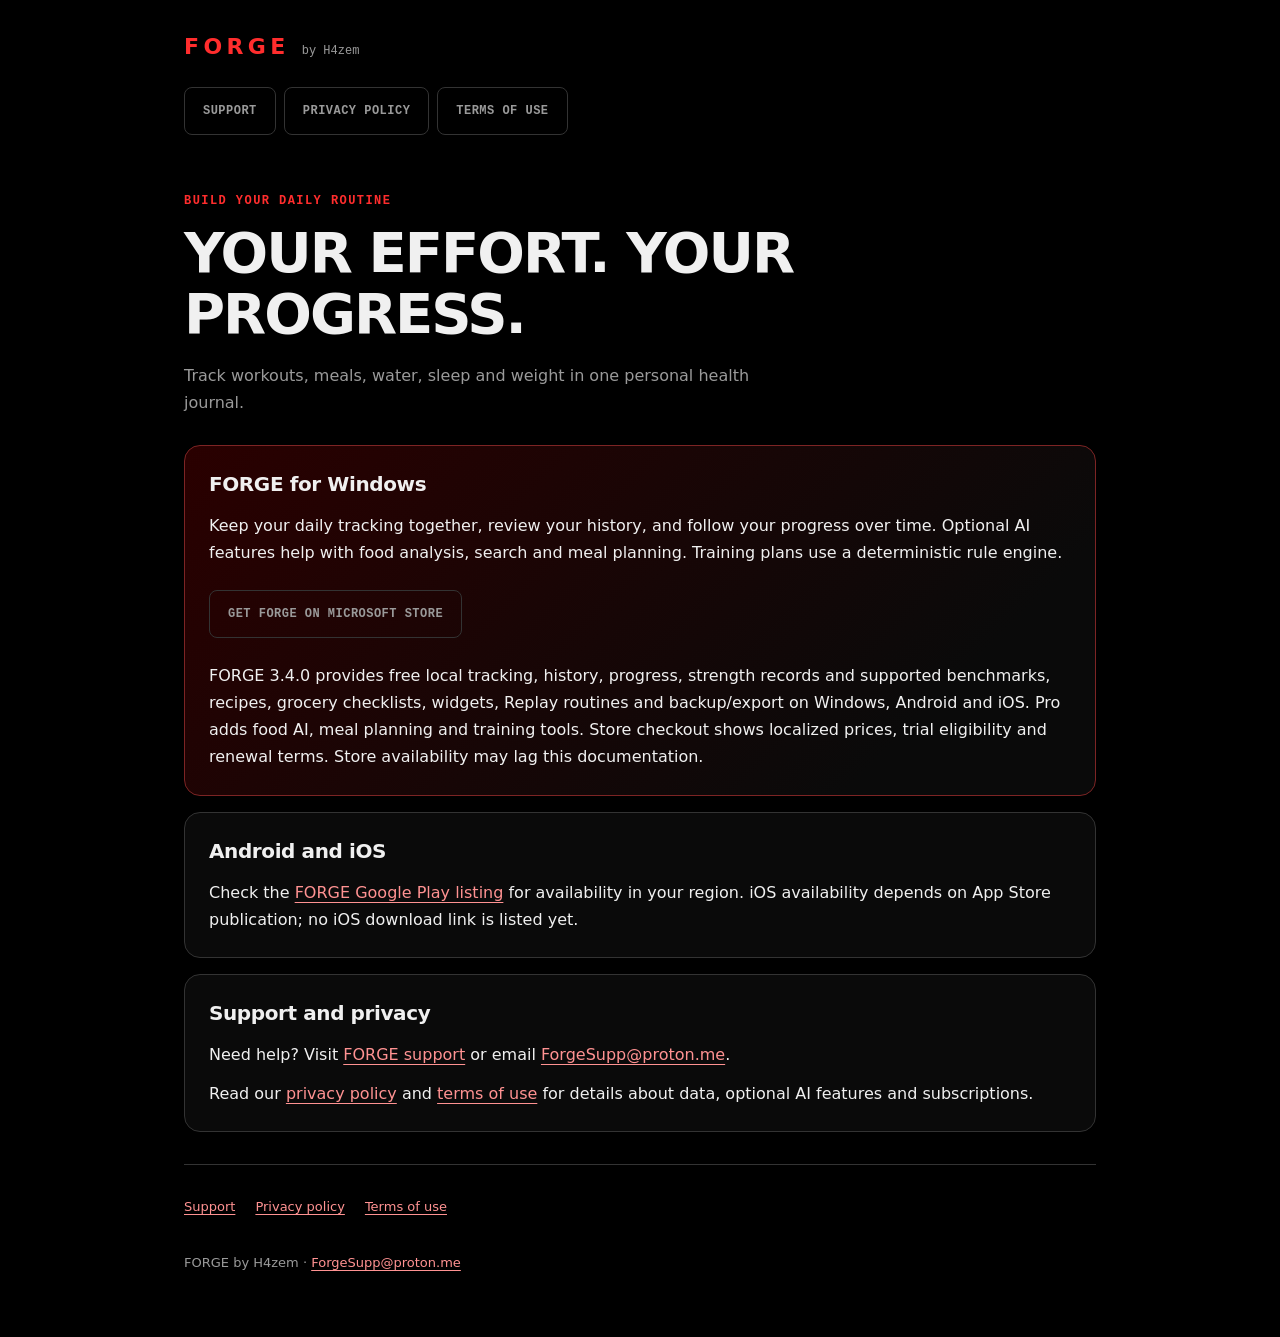
==== index.html @ 83b3ee02 "Sync legal and support pages with FORGE 3.4.0" ====
<!DOCTYPE html>
<html lang="en">
<head>
<meta charset="utf-8">
<meta name="forge-app-version" content="3.4.0">
<meta name="viewport" content="width=device-width, initial-scale=1">
<meta name="description" content="FORGE by H4zem. Track workouts, meals, water, sleep and weight in one personal health journal.">
<meta name="theme-color" content="#000000">
<title>FORGE — Your daily health journal</title>
<link rel="stylesheet" href="theme.css?v=20261029">
</head>
<body data-page="home">
<a class="skip" href="#main-content">Skip to content</a>
<header class="site-header">
<div class="brand-row"><a class="brand" href="./" aria-label="FORGE home">FORGE</a><span class="publisher">by H4zem</span></div>
<nav class="site-nav" aria-label="FORGE information"><a href="support.html">Support</a><a href="privacy.html">Privacy policy</a><a href="terms.html">Terms of use</a></nav>
<div class="hero"><p class="eyebrow">Build your daily routine</p><h1>Your effort. Your progress.</h1><p class="intro">Track workouts, meals, water, sleep and weight in one personal health journal.</p></div>
</header>
<main id="main-content">
<section class="summary" aria-labelledby="download-title">
<h2 id="download-title">FORGE for Windows</h2>
<p>Keep your daily tracking together, review your history, and follow your progress over time. Optional AI features help with food analysis, search and meal planning. Training plans use a deterministic rule engine.</p>
<nav class="site-nav" aria-label="Get FORGE"><a href="https://apps.microsoft.com/detail/9MXSRNLJG0C5">Get FORGE on Microsoft Store</a></nav>
<p>FORGE 3.4.0 provides free local tracking, history, progress, strength records and supported benchmarks, recipes, grocery checklists, widgets, Replay routines and backup/export on Windows, Android and iOS. Pro adds food AI, meal planning and training tools. Store checkout shows localized prices, trial eligibility and renewal terms. Store availability may lag this documentation.</p>
</section>
<section aria-labelledby="android-title">
<h2 id="android-title">Android and iOS</h2>
<p>Check the <a href="https://play.google.com/store/apps/details?id=com.hazem.forge">FORGE Google Play listing</a> for availability in your region. iOS availability depends on App Store publication; no iOS download link is listed yet.</p>
</section>
<section aria-labelledby="help-title">
<h2 id="help-title">Support and privacy</h2>
<p>Need help? Visit <a href="support.html">FORGE support</a> or email <a href="mailto:ForgeSupp@proton.me">ForgeSupp@proton.me</a>.</p>
<p>Read our <a href="privacy.html">privacy policy</a> and <a href="terms.html">terms of use</a> for details about data, optional AI features and subscriptions.</p>
</section>
</main>
<footer><nav aria-label="More information"><a href="support.html">Support</a><a href="privacy.html">Privacy policy</a><a href="terms.html">Terms of use</a></nav><p>FORGE by H4zem · <a href="mailto:ForgeSupp@proton.me">ForgeSupp@proton.me</a></p></footer>
</body>
</html>
---- theme.css ----
:root {
  color-scheme: dark;
  --bg: #000000;
  --surface: #0a0a0a;
  --ink: #f0f0f0;
  --muted: #9a9a9a;
  --line: #333333;
  --red: #ff2d2d;
  --red-fill: #e01b1b;
  --red-dim: #2a0000;
  font-family: system-ui, -apple-system, "Segoe UI", sans-serif;
  background: var(--bg);
  color: var(--ink);
  scroll-padding-top: 24px;
}
* { box-sizing: border-box; }
body { max-width: 960px; margin: 0 auto; padding: 32px 24px 40px; font-size: 16px; line-height: 1.7; overflow-wrap: anywhere; }
a { color: #ff9292; text-decoration-thickness: 1px; text-underline-offset: .22em; }
a:hover { color: #fff; }
a:focus-visible { outline: 3px solid var(--red); outline-offset: 5px; border-radius: 3px; }
p { margin: .75rem 0; }
ul, ol { padding-inline-start: 1.4rem; }
li { margin-block: .6rem; }
strong { font-weight: 750; }
.brand-row { display: flex; align-items: baseline; flex-wrap: wrap; gap: 12px; }
.brand { color: var(--red); font-size: 22px; font-weight: 900; letter-spacing: .2em; text-decoration: none; line-height: 1.4; }
.brand:hover { color: var(--red); }
.publisher, .eyebrow, .meta, .site-nav { font-family: ui-monospace, "Cascadia Code", "Segoe UI", monospace; }
.publisher { font-size: 12px; color: var(--muted); }
.site-nav { display: flex; flex-wrap: wrap; gap: 8px; margin: 24px 0; font-size: 12px; font-weight: 700; letter-spacing: .04em; text-transform: uppercase; }
.site-nav a { display: inline-flex; align-items: center; justify-content: center; min-height: 48px; padding: 10px 18px; border: 1px solid var(--line); border-radius: 8px; color: var(--muted); text-decoration: none; }
.site-nav a:hover { border-color: var(--red); color: var(--ink); }
.site-nav a[aria-current="page"] { background: var(--red-fill); border-color: var(--red-fill); color: #fff; }
.hero { padding: 20px 0 28px; }
.eyebrow { color: var(--red); font-size: 12px; font-weight: 700; letter-spacing: .12em; text-transform: uppercase; }
h1 { max-width: 18ch; font-size: clamp(32px, 6vw, 56px); font-weight: 900; line-height: 1.08; letter-spacing: -.035em; text-transform: uppercase; margin: 12px 0 18px; }
h2 { font-size: 20px; font-weight: 800; line-height: 1.4; letter-spacing: -.02em; margin: 0 0 14px; }
h3 { font-size: 16px; font-weight: 800; margin: 24px 0 8px; }
.meta, .intro { color: var(--muted); }
.meta { font-size: 12px; }
.intro { max-width: 56ch; margin-bottom: 0; }
main { display: grid; gap: 16px; }
section, .summary { min-width: 0; padding: 24px; border: 1px solid var(--line); border-radius: 16px; background: var(--surface); }
section > :last-child, .summary > :last-child { margin-bottom: 0; }
section > :first-child, .summary > :first-child { margin-top: 0; }
.summary, .contact-card { border-color: #7d2424; background: linear-gradient(135deg, var(--red-dim), var(--surface) 80%); }
body[data-page="support"] main { grid-template-columns: repeat(2, minmax(0, 1fr)); align-items: start; }
body[data-page="support"] .contact-card, body[data-page="support"] #data { grid-column: 1 / -1; }
footer { margin-top: 32px; padding-top: 20px; border-top: 1px solid var(--line); font-size: 13px; color: var(--muted); }
footer nav { display: flex; flex-wrap: wrap; gap: 4px 20px; }
footer a { display: inline-flex; align-items: center; min-height: 44px; }
.skip { position: absolute; top: -150px; left: 16px; padding: 10px 16px; border: 1px solid var(--red); border-radius: 8px; background: var(--surface); z-index: 1; }
.skip:focus { top: 8px; }
::selection { background: var(--red-dim); color: #fff; }
@media (max-width: 720px) {
  body { padding: 24px 16px 32px; }
  body[data-page="support"] main { grid-template-columns: minmax(0, 1fr); }
  section, .summary { padding: 20px; }
}
@media (max-width: 380px) {
  .site-nav a { padding-inline: 12px; }
  section, .summary { padding: 16px; }
}
@media print {
  :root { color-scheme: light; --ink: #000; --muted: #444; --line: #bbb; }
  body { max-width: none; background: #fff; }
  section, .summary { background: #fff; break-inside: avoid; }
  a { color: #000; }
  .site-nav, .skip { display: none; }
}
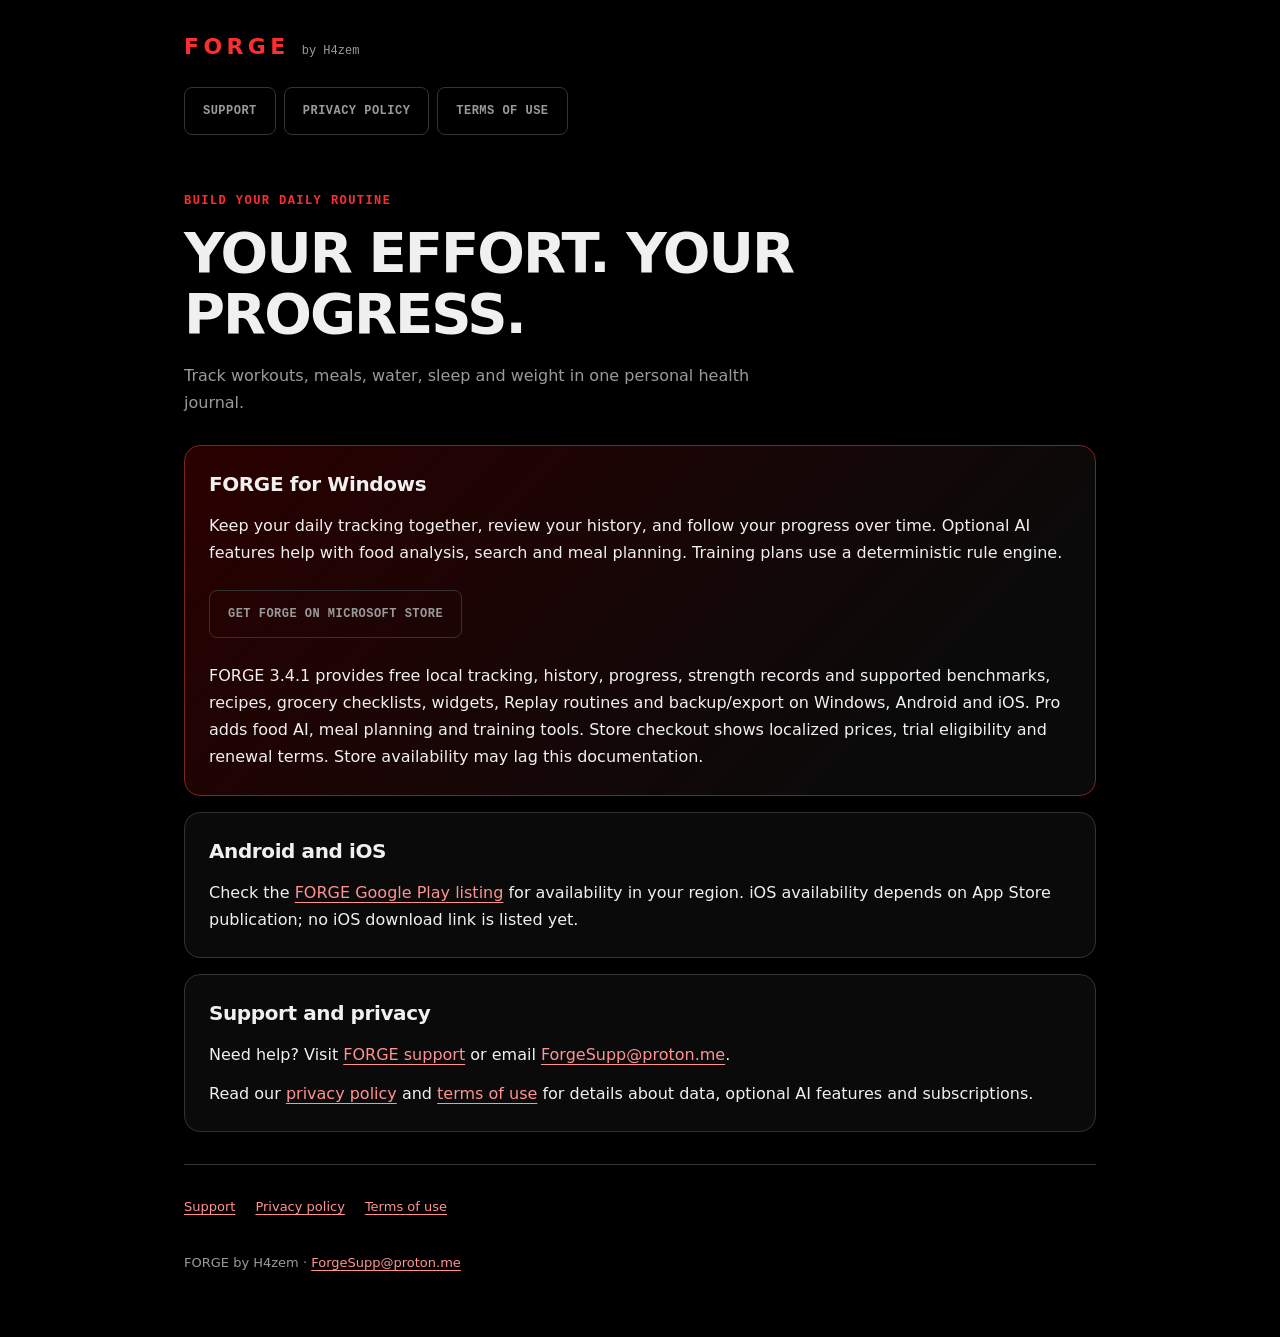
==== commit 98421fd9: "Sync legal pages with FORGE 3.4.1" ====
--- a/index.html
+++ b/index.html
@@ -2,7 +2,7 @@
 <html lang="en">
 <head>
 <meta charset="utf-8">
-<meta name="forge-app-version" content="3.4.0">
+<meta name="forge-app-version" content="3.4.1">
 <meta name="viewport" content="width=device-width, initial-scale=1">
 <meta name="description" content="FORGE by H4zem. Track workouts, meals, water, sleep and weight in one personal health journal.">
 <meta name="theme-color" content="#000000">
@@ -21,7 +21,7 @@
 <h2 id="download-title">FORGE for Windows</h2>
 <p>Keep your daily tracking together, review your history, and follow your progress over time. Optional AI features help with food analysis, search and meal planning. Training plans use a deterministic rule engine.</p>
 <nav class="site-nav" aria-label="Get FORGE"><a href="https://apps.microsoft.com/detail/9MXSRNLJG0C5">Get FORGE on Microsoft Store</a></nav>
-<p>FORGE 3.4.0 provides free local tracking, history, progress, strength records and supported benchmarks, recipes, grocery checklists, widgets, Replay routines and backup/export on Windows, Android and iOS. Pro adds food AI, meal planning and training tools. Store checkout shows localized prices, trial eligibility and renewal terms. Store availability may lag this documentation.</p>
+<p>FORGE 3.4.1 provides free local tracking, history, progress, strength records and supported benchmarks, recipes, grocery checklists, widgets, Replay routines and backup/export on Windows, Android and iOS. Pro adds food AI, meal planning and training tools. Store checkout shows localized prices, trial eligibility and renewal terms. Store availability may lag this documentation.</p>
 </section>
 <section aria-labelledby="android-title">
 <h2 id="android-title">Android and iOS</h2>
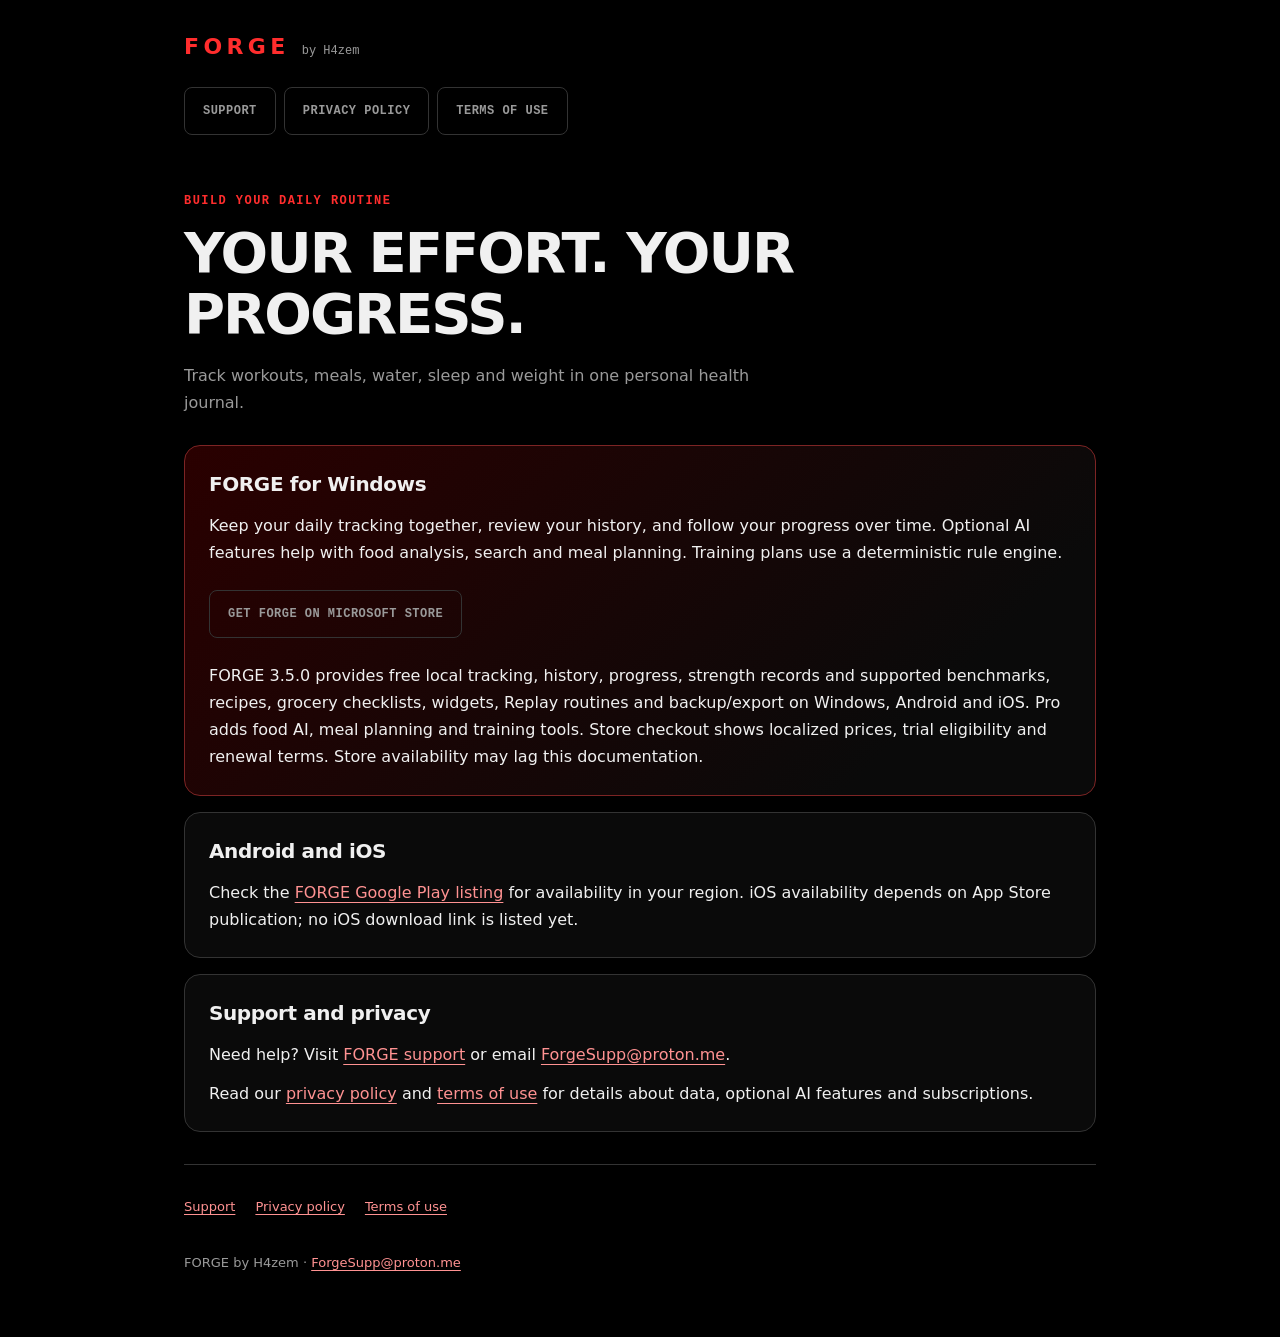
==== commit e7a30aa2: "Sync legal and support pages with FORGE 3.5.0" ====
--- a/index.html
+++ b/index.html
@@ -2,7 +2,7 @@
 <html lang="en">
 <head>
 <meta charset="utf-8">
-<meta name="forge-app-version" content="3.4.1">
+<meta name="forge-app-version" content="3.5.0">
 <meta name="viewport" content="width=device-width, initial-scale=1">
 <meta name="description" content="FORGE by H4zem. Track workouts, meals, water, sleep and weight in one personal health journal.">
 <meta name="theme-color" content="#000000">
@@ -21,7 +21,7 @@
 <h2 id="download-title">FORGE for Windows</h2>
 <p>Keep your daily tracking together, review your history, and follow your progress over time. Optional AI features help with food analysis, search and meal planning. Training plans use a deterministic rule engine.</p>
 <nav class="site-nav" aria-label="Get FORGE"><a href="https://apps.microsoft.com/detail/9MXSRNLJG0C5">Get FORGE on Microsoft Store</a></nav>
-<p>FORGE 3.4.1 provides free local tracking, history, progress, strength records and supported benchmarks, recipes, grocery checklists, widgets, Replay routines and backup/export on Windows, Android and iOS. Pro adds food AI, meal planning and training tools. Store checkout shows localized prices, trial eligibility and renewal terms. Store availability may lag this documentation.</p>
+<p>FORGE 3.5.0 provides free local tracking, history, progress, strength records and supported benchmarks, recipes, grocery checklists, widgets, Replay routines and backup/export on Windows, Android and iOS. Pro adds food AI, meal planning and training tools. Store checkout shows localized prices, trial eligibility and renewal terms. Store availability may lag this documentation.</p>
 </section>
 <section aria-labelledby="android-title">
 <h2 id="android-title">Android and iOS</h2>
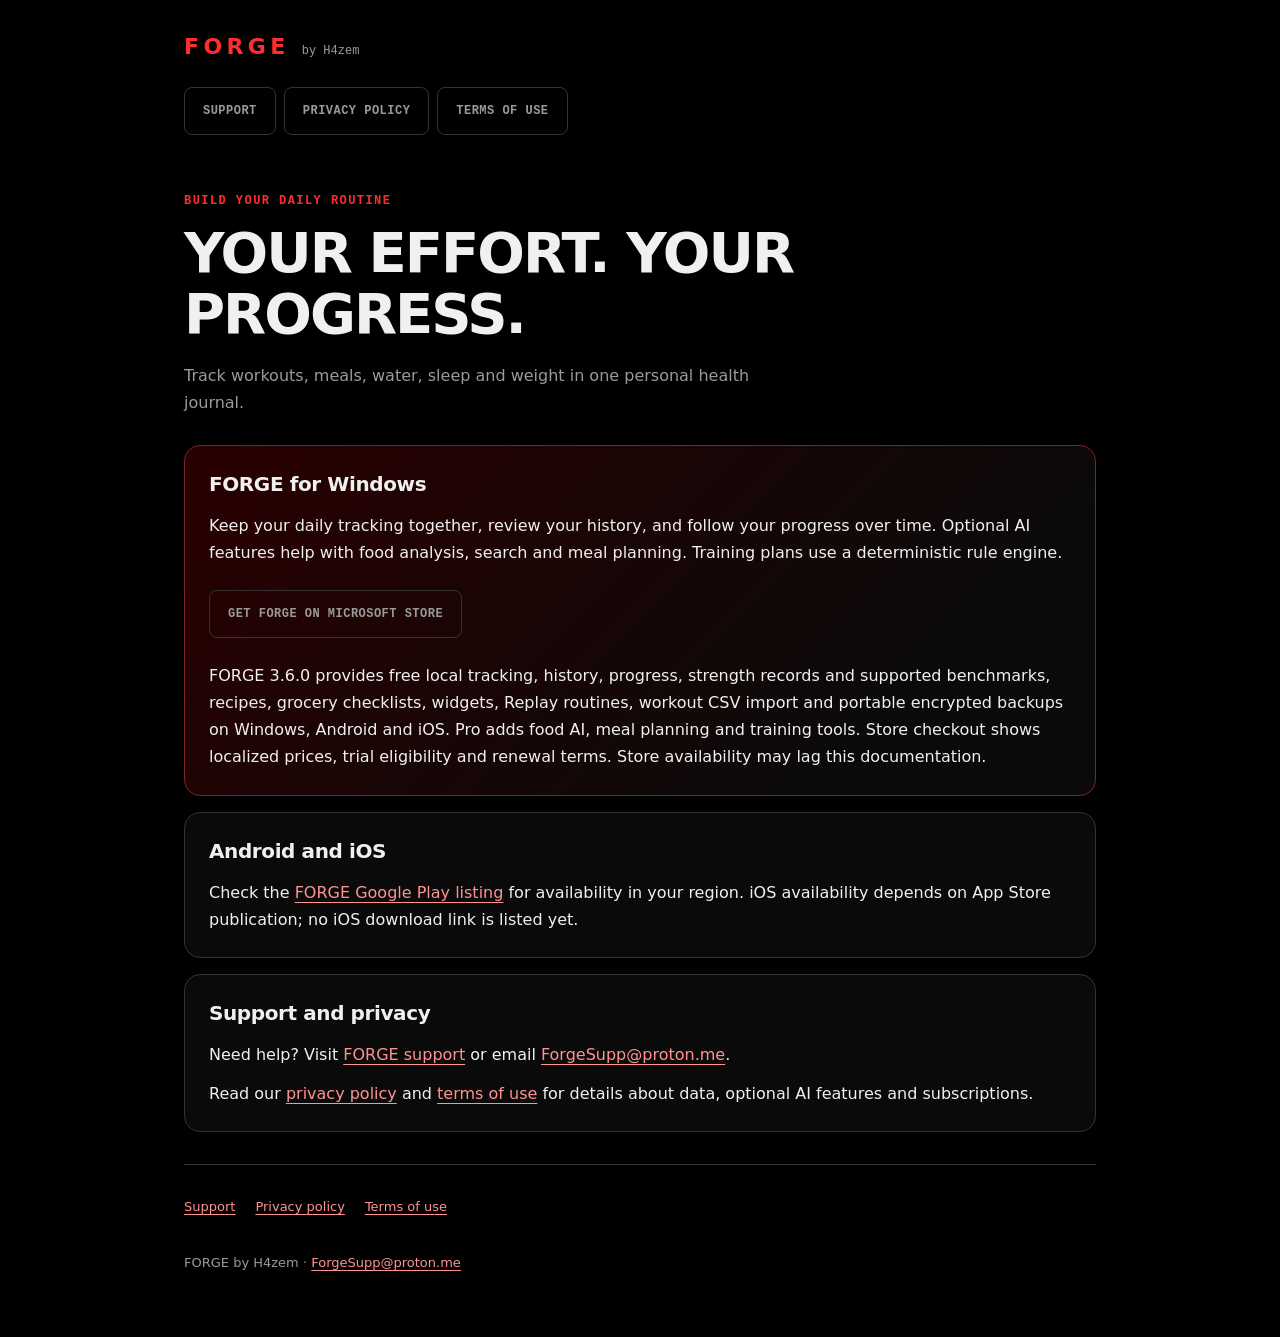
==== commit 37f3121d: "Sync support and privacy with FORGE 3.6.0" ====
--- a/index.html
+++ b/index.html
@@ -2,7 +2,7 @@
 <html lang="en">
 <head>
 <meta charset="utf-8">
-<meta name="forge-app-version" content="3.5.0">
+<meta name="forge-app-version" content="3.6.0">
 <meta name="viewport" content="width=device-width, initial-scale=1">
 <meta name="description" content="FORGE by H4zem. Track workouts, meals, water, sleep and weight in one personal health journal.">
 <meta name="theme-color" content="#000000">
@@ -21,7 +21,7 @@
 <h2 id="download-title">FORGE for Windows</h2>
 <p>Keep your daily tracking together, review your history, and follow your progress over time. Optional AI features help with food analysis, search and meal planning. Training plans use a deterministic rule engine.</p>
 <nav class="site-nav" aria-label="Get FORGE"><a href="https://apps.microsoft.com/detail/9MXSRNLJG0C5">Get FORGE on Microsoft Store</a></nav>
-<p>FORGE 3.5.0 provides free local tracking, history, progress, strength records and supported benchmarks, recipes, grocery checklists, widgets, Replay routines and backup/export on Windows, Android and iOS. Pro adds food AI, meal planning and training tools. Store checkout shows localized prices, trial eligibility and renewal terms. Store availability may lag this documentation.</p>
+<p>FORGE 3.6.0 provides free local tracking, history, progress, strength records and supported benchmarks, recipes, grocery checklists, widgets, Replay routines, workout CSV import and portable encrypted backups on Windows, Android and iOS. Pro adds food AI, meal planning and training tools. Store checkout shows localized prices, trial eligibility and renewal terms. Store availability may lag this documentation.</p>
 </section>
 <section aria-labelledby="android-title">
 <h2 id="android-title">Android and iOS</h2>
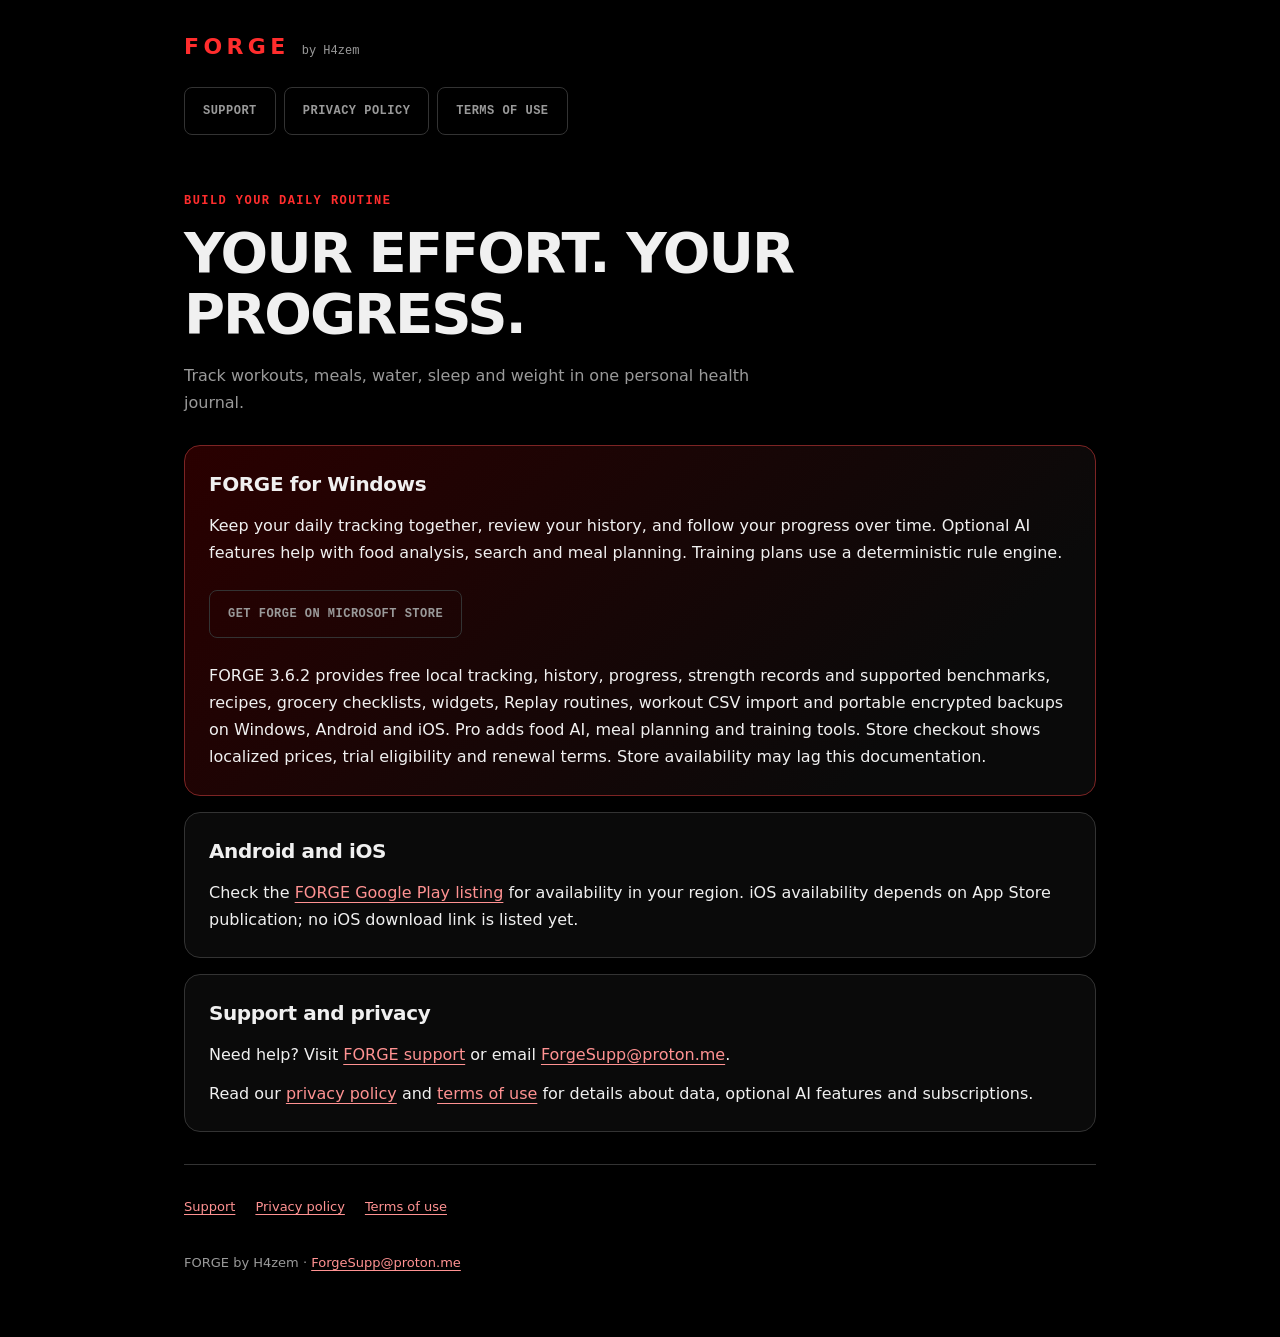
==== commit fa05fa48: "Sync legal site with FORGE 3.6.2" ====
--- a/index.html
+++ b/index.html
@@ -2,7 +2,7 @@
 <html lang="en">
 <head>
 <meta charset="utf-8">
-<meta name="forge-app-version" content="3.6.0">
+<meta name="forge-app-version" content="3.6.2">
 <meta name="viewport" content="width=device-width, initial-scale=1">
 <meta name="description" content="FORGE by H4zem. Track workouts, meals, water, sleep and weight in one personal health journal.">
 <meta name="theme-color" content="#000000">
@@ -21,7 +21,7 @@
 <h2 id="download-title">FORGE for Windows</h2>
 <p>Keep your daily tracking together, review your history, and follow your progress over time. Optional AI features help with food analysis, search and meal planning. Training plans use a deterministic rule engine.</p>
 <nav class="site-nav" aria-label="Get FORGE"><a href="https://apps.microsoft.com/detail/9MXSRNLJG0C5">Get FORGE on Microsoft Store</a></nav>
-<p>FORGE 3.6.0 provides free local tracking, history, progress, strength records and supported benchmarks, recipes, grocery checklists, widgets, Replay routines, workout CSV import and portable encrypted backups on Windows, Android and iOS. Pro adds food AI, meal planning and training tools. Store checkout shows localized prices, trial eligibility and renewal terms. Store availability may lag this documentation.</p>
+<p>FORGE 3.6.2 provides free local tracking, history, progress, strength records and supported benchmarks, recipes, grocery checklists, widgets, Replay routines, workout CSV import and portable encrypted backups on Windows, Android and iOS. Pro adds food AI, meal planning and training tools. Store checkout shows localized prices, trial eligibility and renewal terms. Store availability may lag this documentation.</p>
 </section>
 <section aria-labelledby="android-title">
 <h2 id="android-title">Android and iOS</h2>
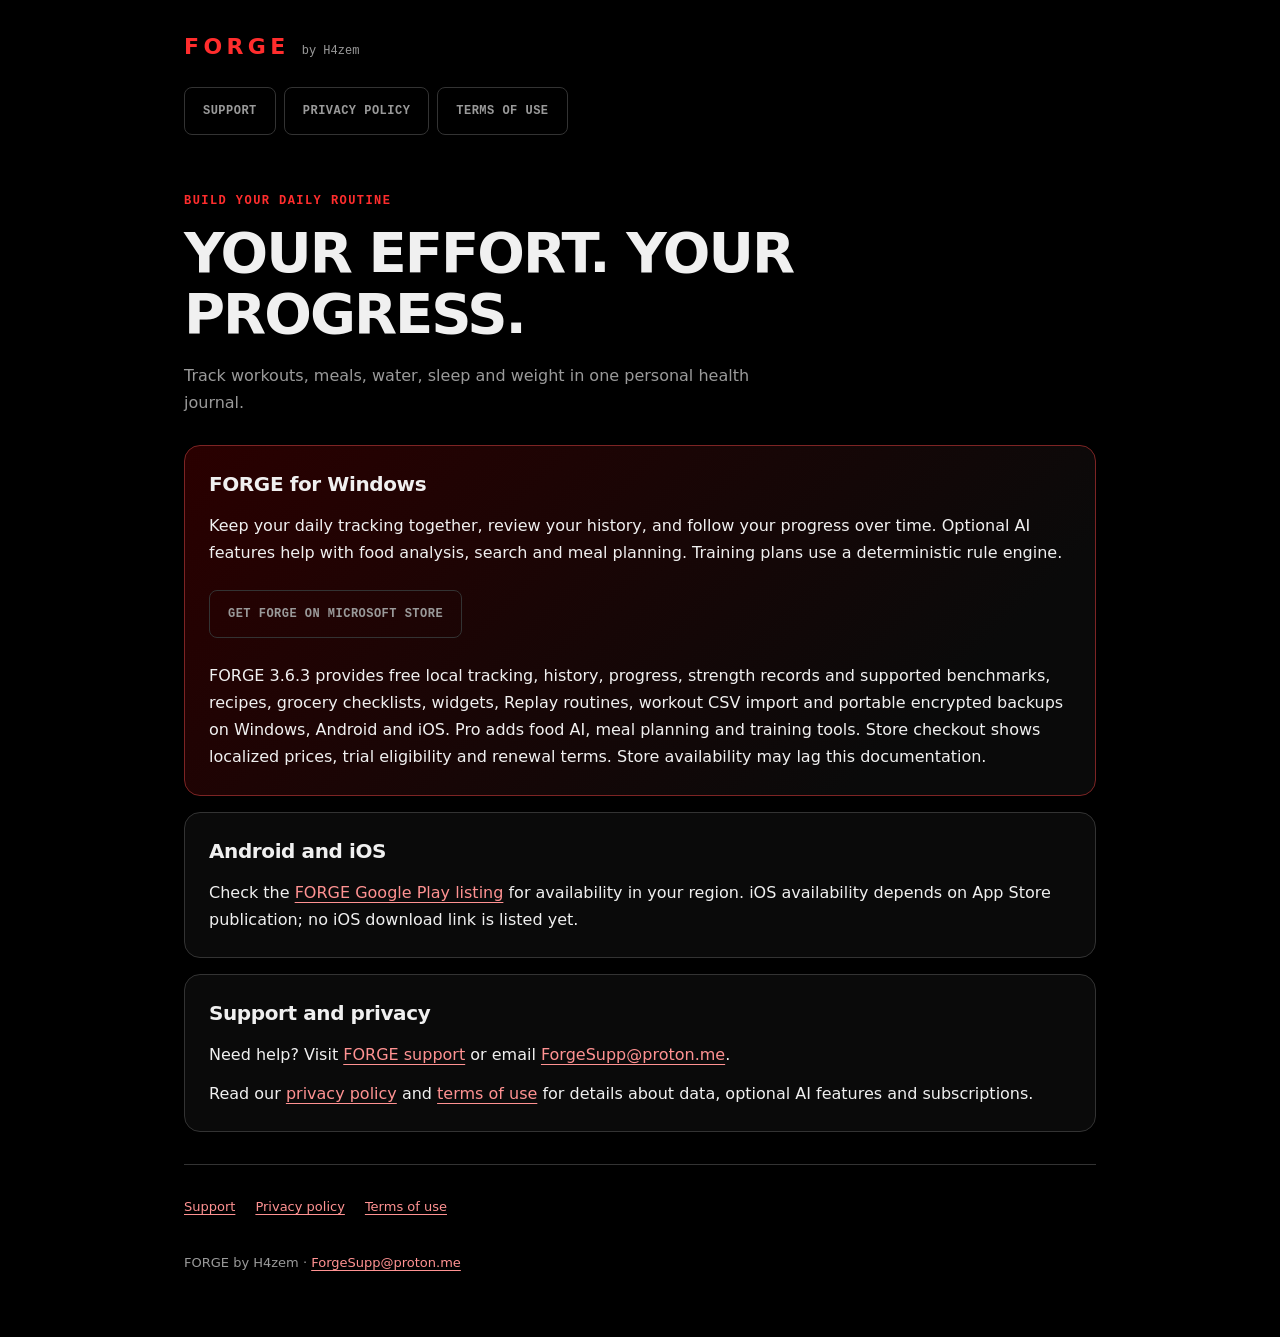
==== commit ff109d79: "Sync legal site with FORGE 3.6.3" ====
--- a/index.html
+++ b/index.html
@@ -2,7 +2,7 @@
 <html lang="en">
 <head>
 <meta charset="utf-8">
-<meta name="forge-app-version" content="3.6.2">
+<meta name="forge-app-version" content="3.6.3">
 <meta name="viewport" content="width=device-width, initial-scale=1">
 <meta name="description" content="FORGE by H4zem. Track workouts, meals, water, sleep and weight in one personal health journal.">
 <meta name="theme-color" content="#000000">
@@ -21,7 +21,7 @@
 <h2 id="download-title">FORGE for Windows</h2>
 <p>Keep your daily tracking together, review your history, and follow your progress over time. Optional AI features help with food analysis, search and meal planning. Training plans use a deterministic rule engine.</p>
 <nav class="site-nav" aria-label="Get FORGE"><a href="https://apps.microsoft.com/detail/9MXSRNLJG0C5">Get FORGE on Microsoft Store</a></nav>
-<p>FORGE 3.6.2 provides free local tracking, history, progress, strength records and supported benchmarks, recipes, grocery checklists, widgets, Replay routines, workout CSV import and portable encrypted backups on Windows, Android and iOS. Pro adds food AI, meal planning and training tools. Store checkout shows localized prices, trial eligibility and renewal terms. Store availability may lag this documentation.</p>
+<p>FORGE 3.6.3 provides free local tracking, history, progress, strength records and supported benchmarks, recipes, grocery checklists, widgets, Replay routines, workout CSV import and portable encrypted backups on Windows, Android and iOS. Pro adds food AI, meal planning and training tools. Store checkout shows localized prices, trial eligibility and renewal terms. Store availability may lag this documentation.</p>
 </section>
 <section aria-labelledby="android-title">
 <h2 id="android-title">Android and iOS</h2>
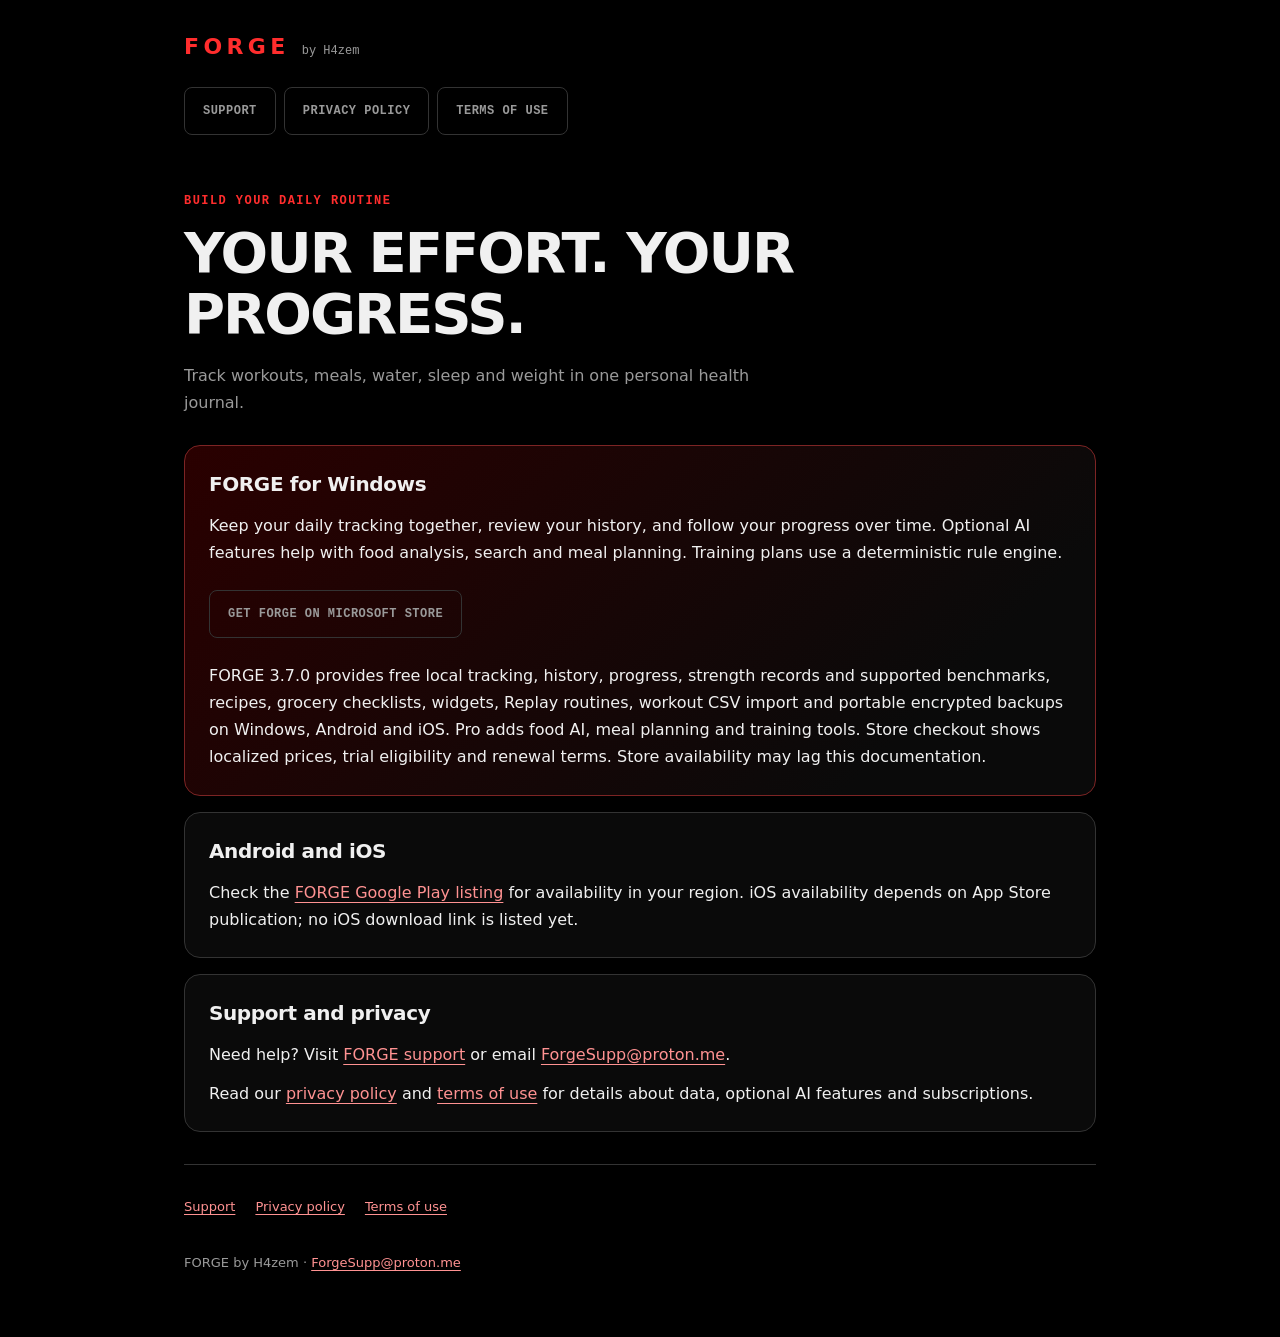
==== commit f93ef4c2: "Sync legal site with FORGE 3.7.0 advertising" ====
--- a/index.html
+++ b/index.html
@@ -2,7 +2,7 @@
 <html lang="en">
 <head>
 <meta charset="utf-8">
-<meta name="forge-app-version" content="3.6.3">
+<meta name="forge-app-version" content="3.7.0">
 <meta name="viewport" content="width=device-width, initial-scale=1">
 <meta name="description" content="FORGE by H4zem. Track workouts, meals, water, sleep and weight in one personal health journal.">
 <meta name="theme-color" content="#000000">
@@ -21,7 +21,7 @@
 <h2 id="download-title">FORGE for Windows</h2>
 <p>Keep your daily tracking together, review your history, and follow your progress over time. Optional AI features help with food analysis, search and meal planning. Training plans use a deterministic rule engine.</p>
 <nav class="site-nav" aria-label="Get FORGE"><a href="https://apps.microsoft.com/detail/9MXSRNLJG0C5">Get FORGE on Microsoft Store</a></nav>
-<p>FORGE 3.6.3 provides free local tracking, history, progress, strength records and supported benchmarks, recipes, grocery checklists, widgets, Replay routines, workout CSV import and portable encrypted backups on Windows, Android and iOS. Pro adds food AI, meal planning and training tools. Store checkout shows localized prices, trial eligibility and renewal terms. Store availability may lag this documentation.</p>
+<p>FORGE 3.7.0 provides free local tracking, history, progress, strength records and supported benchmarks, recipes, grocery checklists, widgets, Replay routines, workout CSV import and portable encrypted backups on Windows, Android and iOS. Pro adds food AI, meal planning and training tools. Store checkout shows localized prices, trial eligibility and renewal terms. Store availability may lag this documentation.</p>
 </section>
 <section aria-labelledby="android-title">
 <h2 id="android-title">Android and iOS</h2>
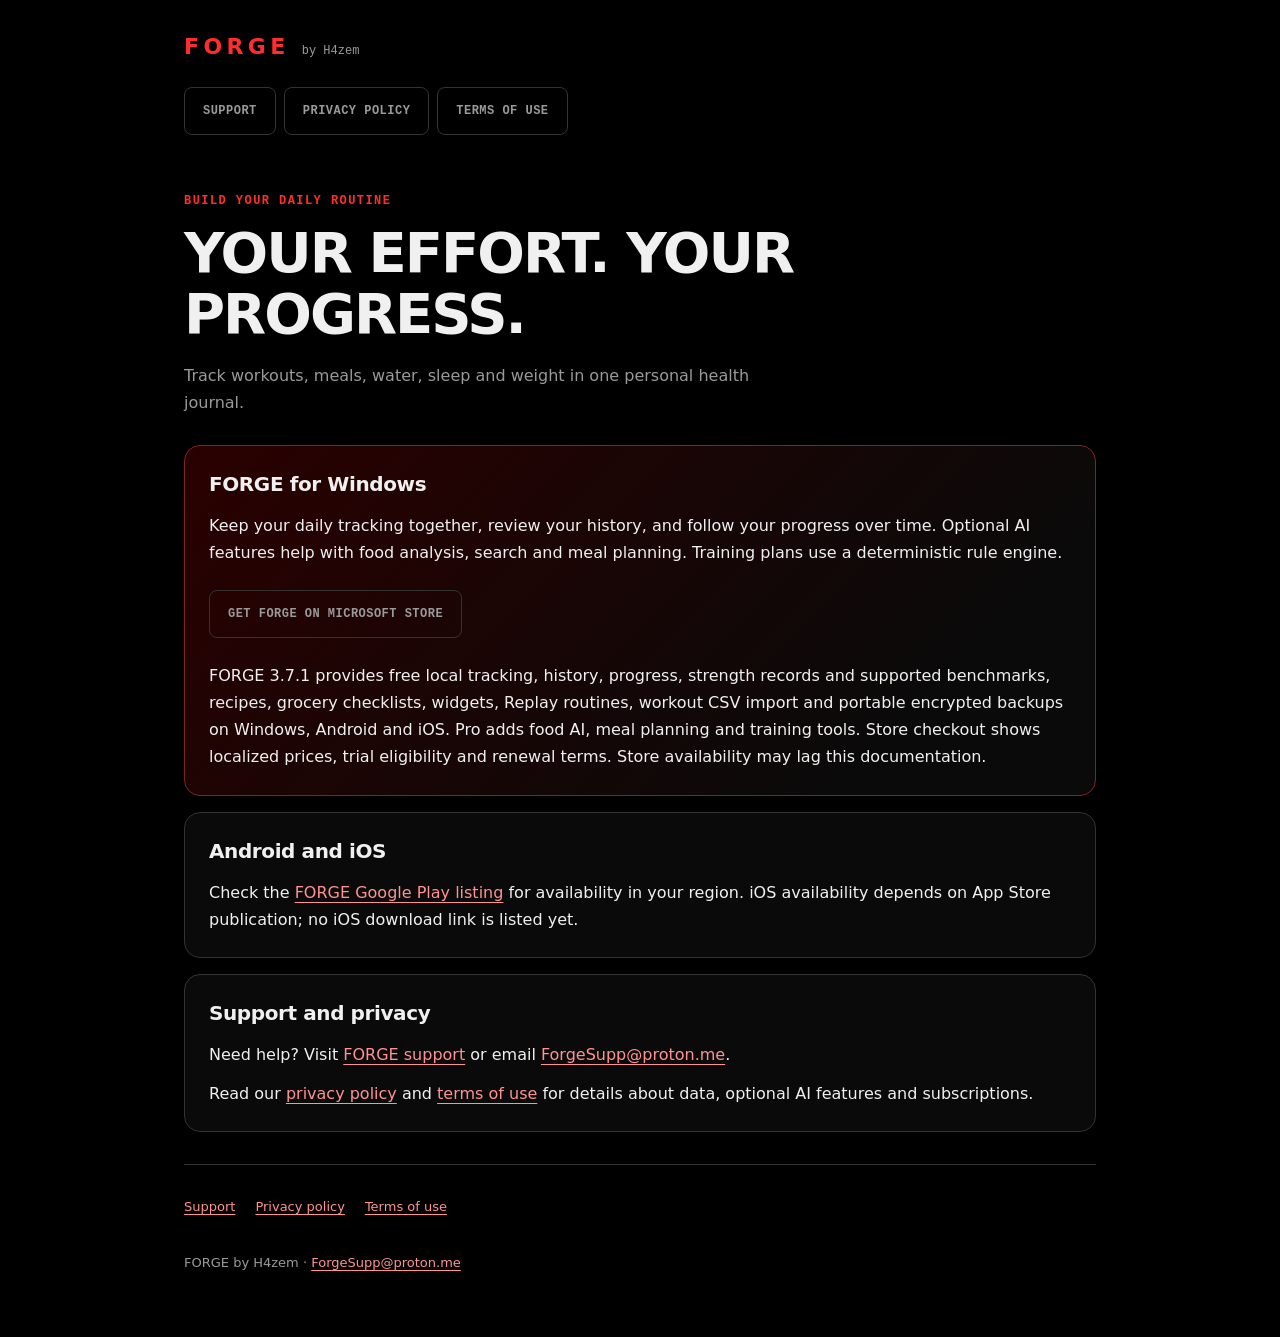
==== commit 3a2fddfa: "Sync legal site with FORGE 3.7.1" ====
--- a/index.html
+++ b/index.html
@@ -2,7 +2,7 @@
 <html lang="en">
 <head>
 <meta charset="utf-8">
-<meta name="forge-app-version" content="3.7.0">
+<meta name="forge-app-version" content="3.7.1">
 <meta name="viewport" content="width=device-width, initial-scale=1">
 <meta name="description" content="FORGE by H4zem. Track workouts, meals, water, sleep and weight in one personal health journal.">
 <meta name="theme-color" content="#000000">
@@ -21,7 +21,7 @@
 <h2 id="download-title">FORGE for Windows</h2>
 <p>Keep your daily tracking together, review your history, and follow your progress over time. Optional AI features help with food analysis, search and meal planning. Training plans use a deterministic rule engine.</p>
 <nav class="site-nav" aria-label="Get FORGE"><a href="https://apps.microsoft.com/detail/9MXSRNLJG0C5">Get FORGE on Microsoft Store</a></nav>
-<p>FORGE 3.7.0 provides free local tracking, history, progress, strength records and supported benchmarks, recipes, grocery checklists, widgets, Replay routines, workout CSV import and portable encrypted backups on Windows, Android and iOS. Pro adds food AI, meal planning and training tools. Store checkout shows localized prices, trial eligibility and renewal terms. Store availability may lag this documentation.</p>
+<p>FORGE 3.7.1 provides free local tracking, history, progress, strength records and supported benchmarks, recipes, grocery checklists, widgets, Replay routines, workout CSV import and portable encrypted backups on Windows, Android and iOS. Pro adds food AI, meal planning and training tools. Store checkout shows localized prices, trial eligibility and renewal terms. Store availability may lag this documentation.</p>
 </section>
 <section aria-labelledby="android-title">
 <h2 id="android-title">Android and iOS</h2>
